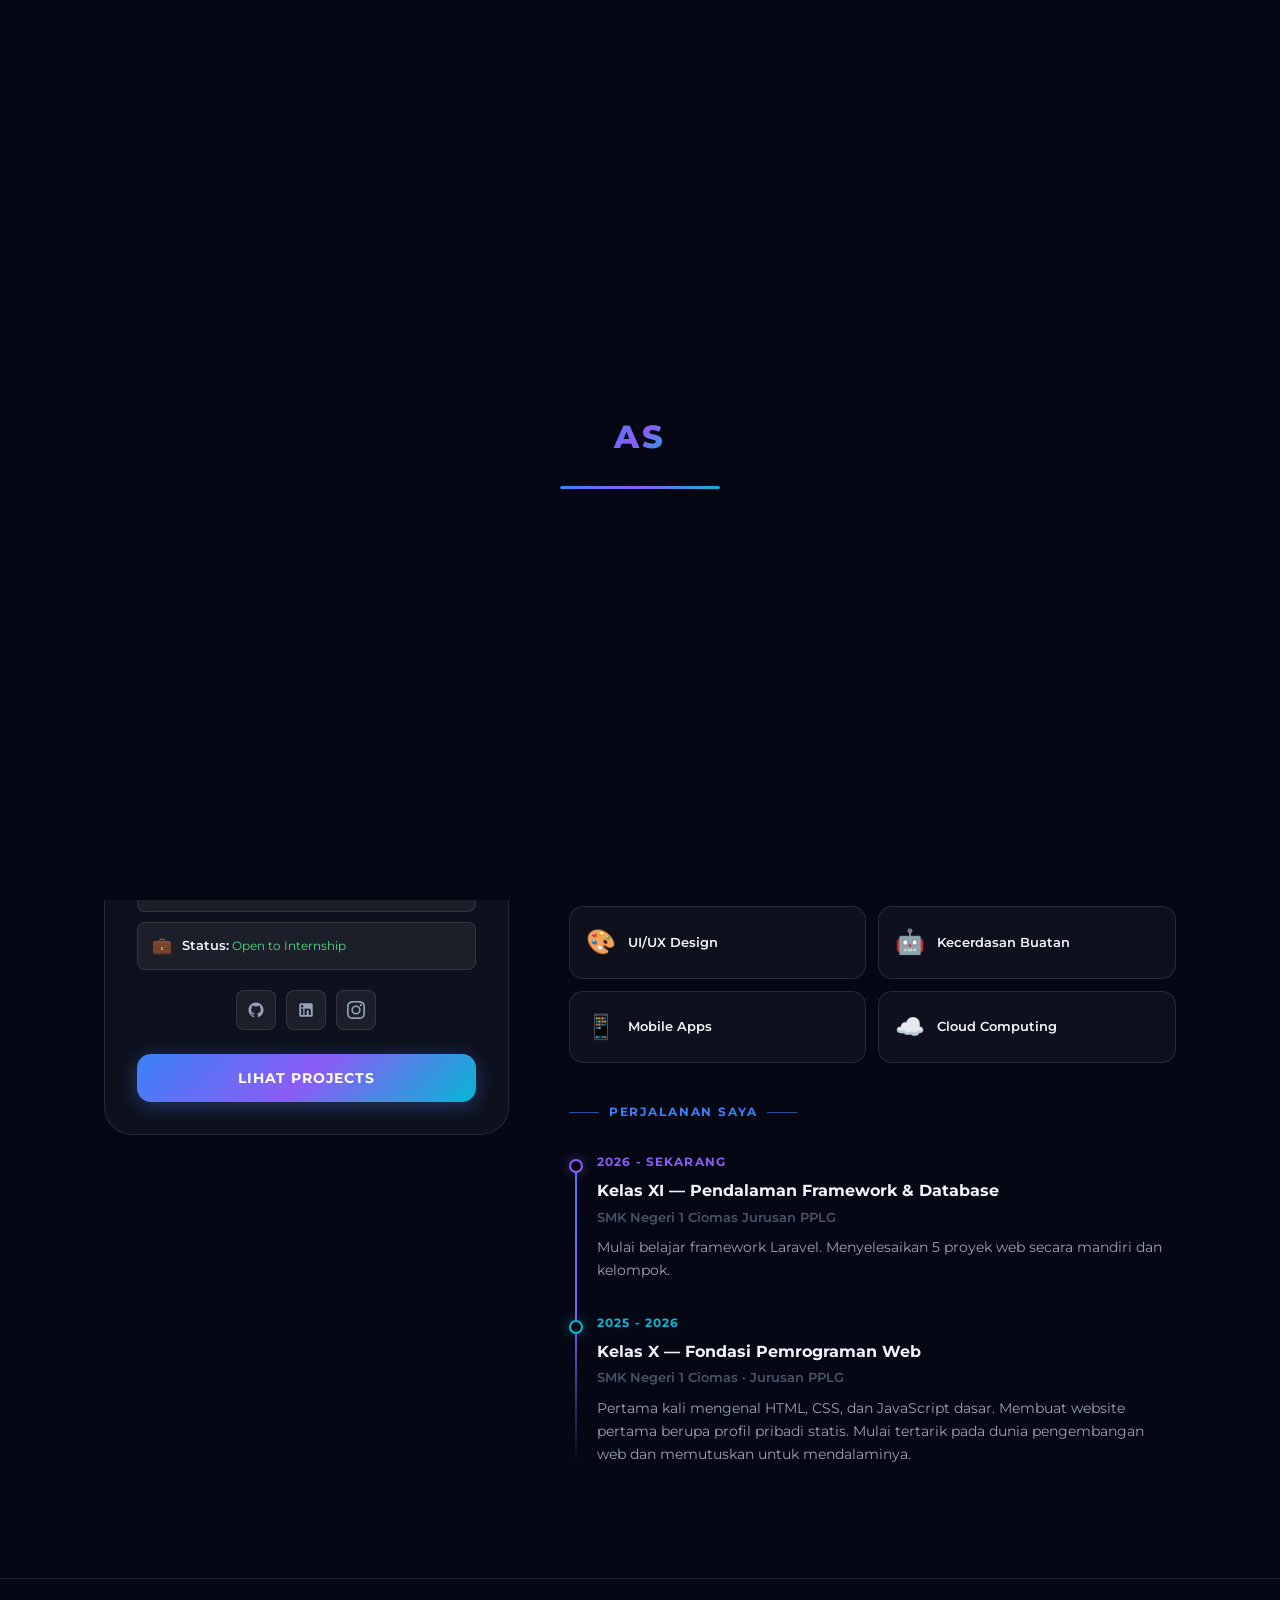
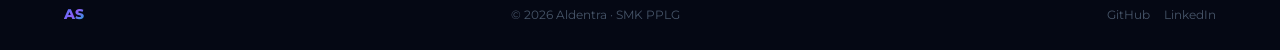
==== about.html @ 067c853c "first commit" ====
<!doctype html>
<html lang="id">

<head>
  <meta charset="UTF-8" />
  <meta name="viewport" content="width=device-width, initial-scale=1.0" />
  <title>About — Aldentra</title>
  <link rel="preconnect" href="https://fonts.googleapis.com" />
  <link href="https://fonts.googleapis.com/css2?family=Montserrat:wght@300;400;500;600;700;800;900&display=swap"
    rel="stylesheet" />
  <link rel="stylesheet" href="css/global.css" />
  <link rel="stylesheet" href="css/about.css" />
</head>

<body>
  <!-- Loading Screen -->
  <div id="loading-screen">
    <div class="loader-logo">AS</div>
    <div class="loader-bar-wrap">
      <div class="loader-bar"></div>
    </div>
  </div>

  <!-- Navbar -->
  <nav>
    <a href="index.html" class="nav-logo">AS</a>
    <ul class="nav-links">
      <li><a href="index.html">Home</a></li>
      <li><a href="about.html">About</a></li>
      <li><a href="projects.html">Projects</a></li>
      <li><a href="skills.html">Skills</a></li>
      <li><a href="contact.html">Contact</a></li>
    </ul>
    <button class="hamburger" id="hamburger" aria-label="Menu">
      <span></span><span></span><span></span>
    </button>
  </nav>
  <div class="mobile-menu" id="mobile-menu">
    <a href="index.html">Home</a>
    <a href="about.html">About</a>
    <a href="projects.html">Projects</a>
    <a href="skills.html">Skills</a>
    <a href="contact.html">Contact</a>
  </div>

  <main class="page-main">
    <div class="about-main">
      <!-- Page Header -->
      <div class="page-header center reveal">
        <div class="section-eyebrow">Tentang Saya</div>
        <h1 class="section-title">Kenali <span>Lebih Jauh</span></h1>
        <p class="section-sub">
          Perjalanan saya dari siswa biasa menjadi developer yang bersemangat
          membangun solusi digital.
        </p>
      </div>

      <div class="about-grid">
        <!-- Sidebar Card -->
        <div class="reveal-left">
          <div class="about-photo-card">
            <div class="about-photo">
              <span>AS</span>
            </div>
            <div class="about-photo-name">Aldentra Supranatantra</div>
            <div class="about-photo-title">Web Developer · SMK PPLG</div>

            <div class="about-info-list">
              <div class="about-info-item">
                <span class="info-icon">🏫</span>
                <div>
                  <strong>SMK Negeri 1 Ciomas</strong><br />
                  <span>PPLG – Kelas XI</span>
                </div>
              </div>
              <div class="about-info-item">
                <span class="info-icon">📍</span>
                <div><strong>Bogor, Jawa Barat</strong></div>
              </div>
              <div class="about-info-item">
                <span class="info-icon">📧</span>
                <div>
                  <a href="mailto:supranatantra10@gmail.com">supranatantra10@gmail.com</a>
                </div>
              </div>
              <div class="about-info-item">
                <span class="info-icon">🌐</span>
                <div><strong>Bahasa:</strong> Indonesia, Inggris (Dasar)</div>
              </div>
              <div class="about-info-item">
                <span class="info-icon">💼</span>
                <div>
                  <strong>Status:</strong>
                  <span class="status-open">Open to Internship</span>
                </div>
              </div>
            </div>

            <div class="about-socials">
              <a href="https://github.com/Aldentra-S" target="_blank" class="social-btn" title="GitHub">
                <svg width="18" height="18" viewBox="0 0 24 24" fill="currentColor">
                  <path
                    d="M12 2C6.477 2 2 6.484 2 12.017c0 4.425 2.865 8.18 6.839 9.504.5.092.682-.217.682-.483 0-.237-.008-.868-.013-1.703-2.782.605-3.369-1.343-3.369-1.343-.454-1.158-1.11-1.466-1.11-1.466-.908-.62.069-.608.069-.608 1.003.07 1.531 1.032 1.531 1.032.892 1.53 2.341 1.088 2.91.832.092-.647.35-1.088.636-1.338-2.22-.253-4.555-1.113-4.555-4.951 0-1.093.39-1.988 1.029-2.688-.103-.253-.446-1.272.098-2.65 0 0 .84-.27 2.75 1.026A9.564 9.564 0 0112 6.844c.85.004 1.705.115 2.504.337 1.909-1.296 2.747-1.027 2.747-1.027.546 1.379.202 2.398.1 2.651.64.7 1.028 1.595 1.028 2.688 0 3.848-2.339 4.695-4.566 4.943.359.309.678.92.678 1.855 0 1.338-.012 2.419-.012 2.747 0 .268.18.58.688.482A10.019 10.019 0 0022 12.017C22 6.484 17.522 2 12 2z" />
                </svg>
              </a>
              <a href="https://www.linkedin.com/in/aldentra-supranatantra-3467963a5" target="_blank" class="social-btn"
                title="LinkedIn">
                <svg width="18" height="18" viewBox="0 0 24 24" fill="currentColor">
                  <path
                    d="M19 3a2 2 0 012 2v14a2 2 0 01-2 2H5a2 2 0 01-2-2V5a2 2 0 012-2h14m-.5 15.5v-5.3a3.26 3.26 0 00-3.26-3.26c-.85 0-1.84.52-2.32 1.3v-1.11h-2.79v8.37h2.79v-4.93c0-.77.62-1.4 1.39-1.4a1.4 1.4 0 011.4 1.4v4.93h2.79M6.88 8.56a1.68 1.68 0 001.68-1.68c0-.93-.75-1.69-1.68-1.69a1.69 1.69 0 00-1.69 1.69c0 .93.76 1.68 1.69 1.68m1.39 9.94v-8.37H5.5v8.37h2.77z" />
                </svg>
              </a>
              <a href="https://www.instagram.com/dentra_01?igsh=MTdkcHl0YzF3dnZuOA==" target="_blank" class="social-btn"
                title="Instagram">
                <svg width="18" height="18" viewBox="0 0 24 24" fill="currentColor">
                  <path
                    d="M12 2.163c3.204 0 3.584.012 4.85.07 3.252.148 4.771 1.691 4.919 4.919.058 1.265.069 1.645.069 4.849 0 3.205-.012 3.584-.069 4.849-.149 3.225-1.664 4.771-4.919 4.919-1.266.058-1.644.07-4.85.07-3.204 0-3.584-.012-4.849-.07-3.26-.149-4.771-1.699-4.919-4.92-.058-1.265-.07-1.644-.07-4.849 0-3.204.013-3.583.07-4.849.149-3.227 1.664-4.771 4.919-4.919 1.266-.057 1.645-.069 4.849-.069zM12 0C8.741 0 8.333.014 7.053.072 2.695.272.273 2.69.073 7.052.014 8.333 0 8.741 0 12c0 3.259.014 3.668.072 4.948.2 4.358 2.618 6.78 6.98 6.98C8.333 23.986 8.741 24 12 24c3.259 0 3.668-.014 4.948-.072 4.354-.2 6.782-2.618 6.979-6.98.059-1.28.073-1.689.073-4.948 0-3.259-.014-3.667-.072-4.947-.196-4.354-2.617-6.78-6.979-6.98C15.668.014 15.259 0 12 0zm0 5.838a6.162 6.162 0 100 12.324 6.162 6.162 0 000-12.324zM12 16a4 4 0 110-8 4 4 0 010 8zm6.406-11.845a1.44 1.44 0 100 2.881 1.44 1.44 0 000-2.881z" />
                </svg>
              </a>
            </div>

            <div class="about-photo-card-action">
              <a href="projects.html" class="btn btn-primary">Lihat Projects</a>
            </div>
          </div>
        </div>

        <!-- Main Content -->
        <div class="about-content reveal-right">
          <!-- Bio -->
          <div class="section-eyebrow">Profil Saya</div>
          <h2 class="section-title">
            Passionate <span>Developer</span> dari Bogor
          </h2>
          <div class="about-bio">
            <p>
              Halo! Saya Aldentra Supranatantra, seorang siswa SMK jurusan Pengembangan
              Perangkat Lunak dan Gim (PPLG) yang memiliki ketertarikan besar
              di dunia pengembangan web dan aplikasi. Perjalanan saya di dunia
              pemrograman dimulai sejak kelas X ketika pertama kali mengenal
              HTML dan CSS.
            </p>
            <p>
              Seiring berjalannya waktu, saya semakin dalam menyelami
              JavaScript, PHP, hingga framework modern seperti React dan
              Node.js. Setiap baris kode yang saya tulis adalah bagian dari
              perjalanan belajar yang tidak pernah berhenti. Saya percaya
              bahwa teknologi adalah alat yang paling powerful untuk
              memecahkan masalah nyata di masyarakat.
            </p>
          </div>

          <!-- Interests -->
          <div class="section-eyebrow">Minat & Ketertarikan</div>
          <div class="about-interests">
            <div class="interest-card">
              <span class="interest-icon">🌐</span>
              <span class="interest-text">Web Development</span>
            </div>
            <div class="interest-card">
              <span class="interest-icon">🎮</span>
              <span class="interest-text">Game Development</span>
            </div>
            <div class="interest-card">
              <span class="interest-icon">🎨</span>
              <span class="interest-text">UI/UX Design</span>
            </div>
            <div class="interest-card">
              <span class="interest-icon">🤖</span>
              <span class="interest-text">Kecerdasan Buatan</span>
            </div>
            <div class="interest-card">
              <span class="interest-icon">📱</span>
              <span class="interest-text">Mobile Apps</span>
            </div>
            <div class="interest-card">
              <span class="interest-icon">☁️</span>
              <span class="interest-text">Cloud Computing</span>
            </div>
          </div>

          <!-- Timeline -->
          <div class="section-eyebrow">Perjalanan Saya</div>
          <div class="timeline">
            <div class="timeline-item purple">
              <div class="timeline-dot"></div>
              <div class="timeline-date">2026 - Sekarang</div>
              <div class="timeline-title">
                Kelas XI — Pendalaman Framework & Database
              </div>
              <div class="timeline-org">
                SMK Negeri 1 Ciomas Jurusan PPLG
              </div>
              <div class="timeline-desc">
                Mulai belajar framework Laravel. Menyelesaikan
                5 proyek web secara mandiri dan kelompok.
              </div>
            </div>

            <div class="timeline-item cyan">
              <div class="timeline-dot"></div>
              <div class="timeline-date">2025 - 2026</div>
              <div class="timeline-title">
                Kelas X — Fondasi Pemrograman Web
              </div>
              <div class="timeline-org">
                SMK Negeri 1 Ciomas · Jurusan PPLG
              </div>
              <div class="timeline-desc">
                Pertama kali mengenal HTML, CSS, dan JavaScript dasar. Membuat
                website pertama berupa profil pribadi statis. Mulai tertarik
                pada dunia pengembangan web dan memutuskan untuk mendalaminya.
              </div>
            </div>
          </div>
        </div>
      </div>
    </div>
  </main>

  <!-- Footer -->
  <footer>
    <div class="footer-logo">AS</div>
    <p>&copy; 2026 Aldentra · SMK PPLG</p>
    <div class="footer-socials">
      <a href="https://github.com/Aldentra-S" target="_blank">GitHub</a>
      <a href="https://www.linkedin.com/in/aldentra-supranatantra-3467963a5 " target="_blank">LinkedIn</a>
    </div>
  </footer>

  <!-- Back to Top -->
  <button id="back-to-top" title="Kembali ke atas">&#8679;</button>
  <script src="js/script.js"></script>
</body>

</html>
---- css/global.css ----
@import url('https://fonts.googleapis.com/css2?family=Montserrat:ital,wght@0,300;0,400;0,500;0,600;0,700;0,800;0,900;1,400&display=swap');

/* ===========================
   DESIGN TOKENS
=========================== */
:root {
  --bg-primary: #050814;
  --bg-secondary: #0a0f1e;
  --bg-card: rgba(255, 255, 255, 0.04);
  --bg-glass: rgba(255, 255, 255, 0.06);
  --border-glass: rgba(255, 255, 255, 0.1);

  --accent-blue: #3b82f6;
  --accent-cyan: #06b6d4;
  --accent-purple: #8b5cf6;
  --accent-glow: rgba(59, 130, 246, 0.35);
  --accent-purple-glow: rgba(139, 92, 246, 0.25);

  --text-primary: #f1f5f9;
  --text-secondary: #94a3b8;
  --text-muted: #475569;

  --gradient-primary: linear-gradient(
    135deg,
    #3b82f6 0%,
    #8b5cf6 50%,
    #06b6d4 100%
  );
  --gradient-card: linear-gradient(
    135deg,
    rgba(59, 130, 246, 0.12) 0%,
    rgba(139, 92, 246, 0.08) 100%
  );
  --gradient-hero: radial-gradient(
    ellipse 80% 60% at 50% -10%,
    rgba(59, 130, 246, 0.25) 0%,
    transparent 70%
  );

  --radius-sm: 8px;
  --radius-md: 14px;
  --radius-lg: 20px;
  --radius-xl: 28px;

  --shadow-card:
    0 4px 32px rgba(0, 0, 0, 0.4), 0 1px 0 rgba(255, 255, 255, 0.06) inset;
  --shadow-glow: 0 0 40px rgba(59, 130, 246, 0.2);
  --transition: all 0.3s cubic-bezier(0.4, 0, 0.2, 1);

  --font: 'Montserrat', sans-serif;
}

/* ===========================
   RESET & BASE
=========================== */
*,
*::before,
*::after {
  box-sizing: border-box;
  margin: 0;
  padding: 0;
}
html {
  scroll-behavior: smooth;
}
body {
  font-family: var(--font);
  background: var(--bg-primary);
  color: var(--text-primary);
  min-height: 100vh;
  line-height: 1.6;
  overflow-x: hidden;
}

a {
  text-decoration: none;
  color: inherit;
}
img {
  max-width: 100%;
  display: block;
}
ul {
  list-style: none;
}
button,
input,
textarea,
select {
  font-family: var(--font);
}

/* ===========================
   LOADING SCREEN
=========================== */
#loading-screen {
  position: fixed;
  inset: 0;
  background: var(--bg-primary);
  display: flex;
  align-items: center;
  justify-content: center;
  flex-direction: column;
  z-index: 9999;
  transition:
    opacity 0.6s ease,
    visibility 0.6s ease;
}
#loading-screen.hidden {
  opacity: 0;
  visibility: hidden;
  pointer-events: none;
}
.loader-logo {
  font-size: 2rem;
  font-weight: 800;
  letter-spacing: 0.1em;
  background: var(--gradient-primary);
  -webkit-background-clip: text;
  background-clip: text;
  -webkit-text-fill-color: transparent;
  margin-bottom: 24px;
}
.loader-bar-wrap {
  width: 160px;
  height: 3px;
  background: rgba(255, 255, 255, 0.08);
  border-radius: 99px;
  overflow: hidden;
}
.loader-bar {
  height: 100%;
  width: 0%;
  background: var(--gradient-primary);
  border-radius: 99px;
  animation: loadBar 1.4s cubic-bezier(0.4, 0, 0.2, 1) forwards;
}
@keyframes loadBar {
  to {
    width: 100%;
  }
}

/* ===========================
   SCROLLBAR
=========================== */
::-webkit-scrollbar {
  width: 5px;
}
::-webkit-scrollbar-track {
  background: var(--bg-primary);
}
::-webkit-scrollbar-thumb {
  background: var(--accent-blue);
  border-radius: 99px;
}

/* ===========================
   NAVBAR
=========================== */
nav {
  position: fixed;
  top: 0;
  left: 0;
  right: 0;
  z-index: 100;
  padding: 0 5%;
  height: 68px;
  display: flex;
  align-items: center;
  justify-content: space-between;
  background: rgba(5, 8, 20, 0.75);
  backdrop-filter: blur(18px);
  border-bottom: 1px solid var(--border-glass);
  transition: var(--transition);
}
nav.scrolled {
  height: 60px;
  background: rgba(5, 8, 20, 0.92);
  box-shadow: 0 4px 30px rgba(0, 0, 0, 0.4);
}
.nav-logo {
  font-size: 1.35rem;
  font-weight: 800;
  letter-spacing: 0.04em;
  background: var(--gradient-primary);
  -webkit-background-clip: text;
  background-clip: text;
  -webkit-text-fill-color: transparent;
}
.nav-links {
  display: flex;
  gap: 6px;
  align-items: center;
}
.nav-links a {
  padding: 8px 16px;
  border-radius: var(--radius-sm);
  font-size: 0.85rem;
  font-weight: 600;
  letter-spacing: 0.04em;
  color: var(--text-secondary);
  transition: var(--transition);
  position: relative;
}
.nav-links a::after {
  content: '';
  position: absolute;
  bottom: 4px;
  left: 50%;
  transform: translateX(-50%);
  width: 0;
  height: 2px;
  background: var(--gradient-primary);
  border-radius: 99px;
  transition: var(--transition);
}
.nav-links a:hover,
.nav-links a.active {
  color: var(--text-primary);
  background: var(--bg-glass);
}
.nav-links a:hover::after,
.nav-links a.active::after {
  width: 60%;
}

.hamburger {
  display: none;
  flex-direction: column;
  gap: 5px;
  cursor: pointer;
  padding: 8px;
  border-radius: var(--radius-sm);
  background: transparent;
  border: none;
  transition: var(--transition);
}
.hamburger span {
  display: block;
  width: 22px;
  height: 2px;
  background: var(--text-primary);
  border-radius: 99px;
  transition: var(--transition);
}
.hamburger.open span:nth-child(1) {
  transform: translateY(7px) rotate(45deg);
}
.hamburger.open span:nth-child(2) {
  opacity: 0;
  transform: scaleX(0);
}
.hamburger.open span:nth-child(3) {
  transform: translateY(-7px) rotate(-45deg);
}

.mobile-menu {
  display: none;
  position: fixed;
  top: 68px;
  left: 0;
  right: 0;
  background: rgba(5, 8, 20, 0.97);
  backdrop-filter: blur(20px);
  border-bottom: 1px solid var(--border-glass);
  padding: 16px 5% 24px;
  z-index: 99;
  transform: translateY(-10px);
  opacity: 0;
  pointer-events: none;
  transition: var(--transition);
}
.mobile-menu.open {
  transform: translateY(0);
  opacity: 1;
  pointer-events: all;
}
.mobile-menu a {
  display: block;
  padding: 13px 16px;
  border-radius: var(--radius-sm);
  font-size: 0.95rem;
  font-weight: 600;
  color: var(--text-secondary);
  transition: var(--transition);
}
.mobile-menu a:hover,
.mobile-menu a.active {
  color: var(--text-primary);
  background: var(--bg-glass);
}

/* ===========================
   BUTTONS
=========================== */
.btn {
  display: inline-flex;
  align-items: center;
  gap: 8px;
  padding: 13px 28px;
  border-radius: var(--radius-md);
  font-size: 0.88rem;
  font-weight: 700;
  letter-spacing: 0.06em;
  cursor: pointer;
  border: none;
  transition: var(--transition);
  text-transform: uppercase;
}
.btn-primary {
  background: var(--gradient-primary);
  color: #fff;
  box-shadow: 0 4px 20px rgba(59, 130, 246, 0.35);
}
.btn-primary:hover {
  transform: translateY(-2px);
  box-shadow: 0 8px 32px rgba(59, 130, 246, 0.5);
}
.btn-outline {
  background: transparent;
  color: var(--text-primary);
  border: 1.5px solid var(--border-glass);
}
.btn-outline:hover {
  background: var(--bg-glass);
  border-color: var(--accent-blue);
  transform: translateY(-2px);
}
.btn-sm {
  padding: 9px 18px;
  font-size: 0.78rem;
}

/* ===========================
   SECTION BASE & HEADERS
=========================== */
.page-main {
  padding-top: 68px;
  min-height: 100vh;
}

.section-eyebrow {
  display: inline-flex;
  align-items: center;
  gap: 10px;
  font-size: 0.72rem;
  font-weight: 700;
  letter-spacing: 0.16em;
  text-transform: uppercase;
  color: var(--accent-blue);
  margin-bottom: 14px;
}
.section-eyebrow::before,
.section-eyebrow::after {
  content: '';
  display: block;
  height: 1px;
  width: 30px;
  background: var(--accent-blue);
  opacity: 0.6;
}
.section-title {
  font-size: clamp(2rem, 4vw, 3rem);
  font-weight: 800;
  line-height: 1.15;
  letter-spacing: -0.02em;
}
.section-title span {
  background: var(--gradient-primary);
  -webkit-background-clip: text;
  background-clip: text;
  -webkit-text-fill-color: transparent;
}
.section-sub {
  font-size: 1rem;
  color: var(--text-secondary);
  margin-top: 12px;
  max-width: 520px;
}

/* Subpage Header Helper Classes */
.page-header {
  margin-bottom: 48px;
}
.page-header.center {
  text-align: center;
  margin-bottom: 56px;
}
.page-header .section-sub {
  margin-top: 12px;
}
.page-header.center .section-sub {
  margin-left: auto;
  margin-right: auto;
}

/* ===========================
   GLASS CARD
=========================== */
.glass-card {
  background: var(--bg-card);
  border: 1px solid var(--border-glass);
  border-radius: var(--radius-lg);
  backdrop-filter: blur(14px);
  box-shadow: var(--shadow-card);
  transition: var(--transition);
}
.glass-card:hover {
  background: var(--bg-glass);
  border-color: rgba(59, 130, 246, 0.3);
  transform: translateY(-4px);
  box-shadow:
    var(--shadow-card),
    0 12px 40px rgba(59, 130, 246, 0.12);
}

/* ===========================
   BADGE / TAG
=========================== */
.badge {
  display: inline-flex;
  align-items: center;
  gap: 6px;
  padding: 5px 12px;
  border-radius: 99px;
  font-size: 0.72rem;
  font-weight: 700;
  letter-spacing: 0.06em;
  background: rgba(59, 130, 246, 0.12);
  color: var(--accent-blue);
  border: 1px solid rgba(59, 130, 246, 0.2);
}
.badge-purple {
  background: rgba(139, 92, 246, 0.12);
  color: var(--accent-purple);
  border-color: rgba(139, 92, 246, 0.2);
}
.badge-cyan {
  background: rgba(6, 182, 212, 0.12);
  color: var(--accent-cyan);
  border-color: rgba(6, 182, 212, 0.2);
}

/* ===========================
   BACK TO TOP
=========================== */
#back-to-top {
  position: fixed;
  bottom: 28px;
  right: 28px;
  width: 44px;
  height: 44px;
  border-radius: 50%;
  background: var(--gradient-primary);
  color: #fff;
  border: none;
  cursor: pointer;
  font-size: 1.1rem;
  display: flex;
  align-items: center;
  justify-content: center;
  box-shadow: 0 4px 20px rgba(59, 130, 246, 0.4);
  opacity: 0;
  transform: translateY(10px);
  pointer-events: none;
  transition: var(--transition);
  z-index: 90;
}
#back-to-top.visible {
  opacity: 1;
  transform: translateY(0);
  pointer-events: all;
}
#back-to-top:hover {
  transform: translateY(-3px);
  box-shadow: 0 8px 28px rgba(59, 130, 246, 0.5);
}

/* ===========================
   SCROLL REVEAL
=========================== */
.reveal {
  opacity: 0;
  transform: translateY(28px);
  transition:
    opacity 0.65s ease,
    transform 0.65s ease;
}
.reveal.visible {
  opacity: 1;
  transform: translateY(0);
}
.reveal-left {
  opacity: 0;
  transform: translateX(-28px);
  transition:
    opacity 0.65s ease,
    transform 0.65s ease;
}
.reveal-left.visible {
  opacity: 1;
  transform: translateX(0);
}
.reveal-right {
  opacity: 0;
  transform: translateX(28px);
  transition:
    opacity 0.65s ease,
    transform 0.65s ease;
}
.reveal-right.visible {
  opacity: 1;
  transform: translateX(0);
}

/* ===========================
   NOISE / GRAIN TEXTURE
=========================== */
body::before {
  content: '';
  position: fixed;
  inset: 0;
  pointer-events: none;
  z-index: 0;
  background-image: url("data:image/svg+xml,%3Csvg%20viewBox%3D%270%200%20256%20256%27%20xmlns%3D%27http%3A%2F%2Fwww.w3.org%2F2000%2Fsvg%27%3E%3Cfilter%20id%3D%27noise%27%3E%3CfeTurbulence%20type%3D%27fractalNoise%27%20baseFrequency%3D%270.9%27%20numOctaves%3D%274%27%20stitchTiles%3D%27stitch%27%2F%3E%3C%2Ffilter%3E%3Crect%20width%3D%27100%25%27%20height%3D%27100%25%27%20filter%3D%27url%28%23noise%29%27%20opacity%3D%270.04%27%2F%3E%3C%2Fsvg%3E");
  opacity: 0.5;
}

/* ===========================
   GRID BG DOTS
=========================== */
.dot-bg {
  position: absolute;
  inset: 0;
  pointer-events: none;
  z-index: 0;
  background-image: radial-gradient(
    circle,
    rgba(255, 255, 255, 0.06) 1px,
    transparent 1px
  );
  background-size: 28px 28px;
}

/* ===========================
   FOOTER
=========================== */
footer {
  border-top: 1px solid var(--border-glass);
  padding: 24px 5%;
  display: flex;
  align-items: center;
  justify-content: space-between;
  flex-wrap: wrap;
  gap: 12px;
  font-size: 0.78rem;
  color: var(--text-muted);
}
footer .footer-logo {
  font-weight: 800;
  font-size: 0.9rem;
  background: var(--gradient-primary);
  -webkit-background-clip: text;
  background-clip: text;
  -webkit-text-fill-color: transparent;
}
footer .footer-socials {
  display: flex;
  gap: 14px;
}
footer a {
  color: var(--text-muted);
  transition: var(--transition);
}
footer a:hover {
  color: var(--accent-blue);
}

/* ===========================
   RESPONSIVE
=========================== */
@media (max-width: 768px) {
  .nav-links {
    display: none;
  }
  .hamburger {
    display: flex;
  }
  .mobile-menu {
    display: block;
  }
  footer {
    flex-direction: column;
    text-align: center;
  }
}
---- css/about.css ----
/* ===========================
   ABOUT PAGE
=========================== */
.about-main {
  padding: 80px 5%;
  max-width: 1200px;
  margin: auto;
}
.about-grid {
  display: grid;
  grid-template-columns: 1fr 1.5fr;
  gap: 60px;
  align-items: start;
}

/* Sidebar Card */
.about-photo-card {
  background: var(--bg-card);
  border: 1px solid var(--border-glass);
  border-radius: var(--radius-xl);
  overflow: hidden;
  padding: 32px;
  text-align: center;
  position: sticky;
  top: 90px;
}
.about-photo {
  width: 180px;
  height: 180px;
  border-radius: 50%;
  margin: 0 auto 20px;
  background: var(--gradient-card);
  border: 2px solid var(--border-glass);
  display: flex;
  align-items: center;
  justify-content: center;
  font-size: 4rem;
  overflow: hidden;
}
.about-photo img {
  width: 100%;
  height: 100%;
  object-fit: cover;
}
.about-photo-name {
  font-size: 1.2rem;
  font-weight: 800;
  margin-bottom: 4px;
}
.about-photo-title {
  font-size: 0.8rem;
  color: var(--accent-blue);
  font-weight: 600;
  letter-spacing: 0.06em;
}

/* Info List */
.about-info-list {
  margin-top: 24px;
  display: flex;
  flex-direction: column;
  gap: 10px;
}
.about-info-item {
  display: flex;
  align-items: center;
  gap: 10px;
  font-size: 0.82rem;
  color: var(--text-secondary);
  padding: 10px 14px;
  border-radius: var(--radius-sm);
  background: var(--bg-glass);
  border: 1px solid var(--border-glass);
}
.about-info-item .info-icon {
  font-size: 1rem;
  flex-shrink: 0;
}
.about-info-item strong {
  color: var(--text-primary);
  font-weight: 600;
}
.about-info-item span {
  font-size: 0.75rem;
  color: var(--text-secondary);
}
.about-info-item a {
  color: var(--accent-blue);
  transition: var(--transition);
}
.about-info-item a:hover {
  color: var(--accent-cyan);
}

.status-open {
  color: #4ade80;
}
.about-info-item .status-open {
  color: #4ade80;
}

/* Photo Card Action Button Container */
.about-photo-card-action {
  margin-top: 24px;
}
.about-photo-card-action .btn {
  width: 100%;
  justify-content: center;
}

/* Social Buttons */
.about-socials {
  display: flex;
  gap: 10px;
  justify-content: center;
  margin-top: 20px;
}
.social-btn {
  width: 40px;
  height: 40px;
  border-radius: var(--radius-sm);
  background: var(--bg-glass);
  border: 1px solid var(--border-glass);
  display: flex;
  align-items: center;
  justify-content: center;
  font-size: 1rem;
  color: var(--text-secondary);
  transition: var(--transition);
  cursor: pointer;
}
.social-btn:hover {
  background: rgba(59, 130, 246, 0.15);
  border-color: var(--accent-blue);
  color: var(--accent-blue);
  transform: translateY(-2px);
}

/* Bio */
.about-content .section-title {
  font-size: 1.6rem;
  margin-bottom: 20px;
}
.about-content .section-eyebrow {
  margin-bottom: 12px;
}
.about-content .about-bio + .section-eyebrow {
  margin-top: 32px; /* Margin-top for Interests Eyebrow */
}
.about-content .about-interests + .section-eyebrow {
  margin-top: 40px; /* Margin-top for Timeline Eyebrow */
}
.about-bio {
  font-size: 0.95rem;
  color: var(--text-secondary);
  line-height: 1.8;
  margin-bottom: 32px;
}
.about-bio p + p {
  margin-top: 14px;
}

/* Interests */
.about-interests {
  display: grid;
  grid-template-columns: repeat(2, 1fr);
  gap: 12px;
  margin-top: 16px;
}
.interest-card {
  padding: 16px;
  border-radius: var(--radius-md);
  background: var(--bg-card);
  border: 1px solid var(--border-glass);
  display: flex;
  align-items: center;
  gap: 12px;
  transition: var(--transition);
}
.interest-card:hover {
  background: var(--bg-glass);
  border-color: rgba(59, 130, 246, 0.3);
  transform: translateY(-2px);
}
.interest-icon {
  font-size: 1.5rem;
}
.interest-text {
  font-size: 0.82rem;
  font-weight: 600;
}

/* Timeline */
.timeline {
  position: relative;
  padding-left: 28px;
  margin-top: 20px;
}
.timeline::before {
  content: '';
  position: absolute;
  left: 6px;
  top: 6px;
  bottom: 0;
  width: 2px;
  background: linear-gradient(
    to bottom,
    var(--accent-blue),
    var(--accent-purple),
    transparent
  );
  border-radius: 99px;
}
.timeline-item {
  position: relative;
  margin-bottom: 32px;
}
.timeline-dot {
  position: absolute;
  left: -28px;
  top: 6px;
  width: 14px;
  height: 14px;
  border-radius: 50%;
  background: var(--bg-primary);
  border: 2.5px solid var(--accent-blue);
  box-shadow: 0 0 12px rgba(59, 130, 246, 0.4);
}
.timeline-item.purple .timeline-dot {
  border-color: var(--accent-purple);
  box-shadow: 0 0 12px rgba(139, 92, 246, 0.4);
}
.timeline-item.cyan .timeline-dot {
  border-color: var(--accent-cyan);
  box-shadow: 0 0 12px rgba(6, 182, 212, 0.4);
}
.timeline-date {
  font-size: 0.72rem;
  font-weight: 700;
  letter-spacing: 0.1em;
  text-transform: uppercase;
  color: var(--accent-blue);
  margin-bottom: 6px;
}
.timeline-item.purple .timeline-date {
  color: var(--accent-purple);
}
.timeline-item.cyan .timeline-date {
  color: var(--accent-cyan);
}
.timeline-title {
  font-size: 1rem;
  font-weight: 700;
  margin-bottom: 4px;
}
.timeline-org {
  font-size: 0.8rem;
  font-weight: 600;
  color: var(--text-muted);
  margin-bottom: 8px;
}
.timeline-desc {
  font-size: 0.85rem;
  color: var(--text-secondary);
  line-height: 1.7;
}

/* ===========================
   RESPONSIVE ABOUT
=========================== */
@media (max-width: 900px) {
  .about-grid {
    grid-template-columns: 1fr;
  }
  .about-photo-card {
    position: static;
  }
  .about-interests {
    grid-template-columns: repeat(2, 1fr);
  }
}
@media (max-width: 480px) {
  .about-interests {
    grid-template-columns: 1fr;
  }
}
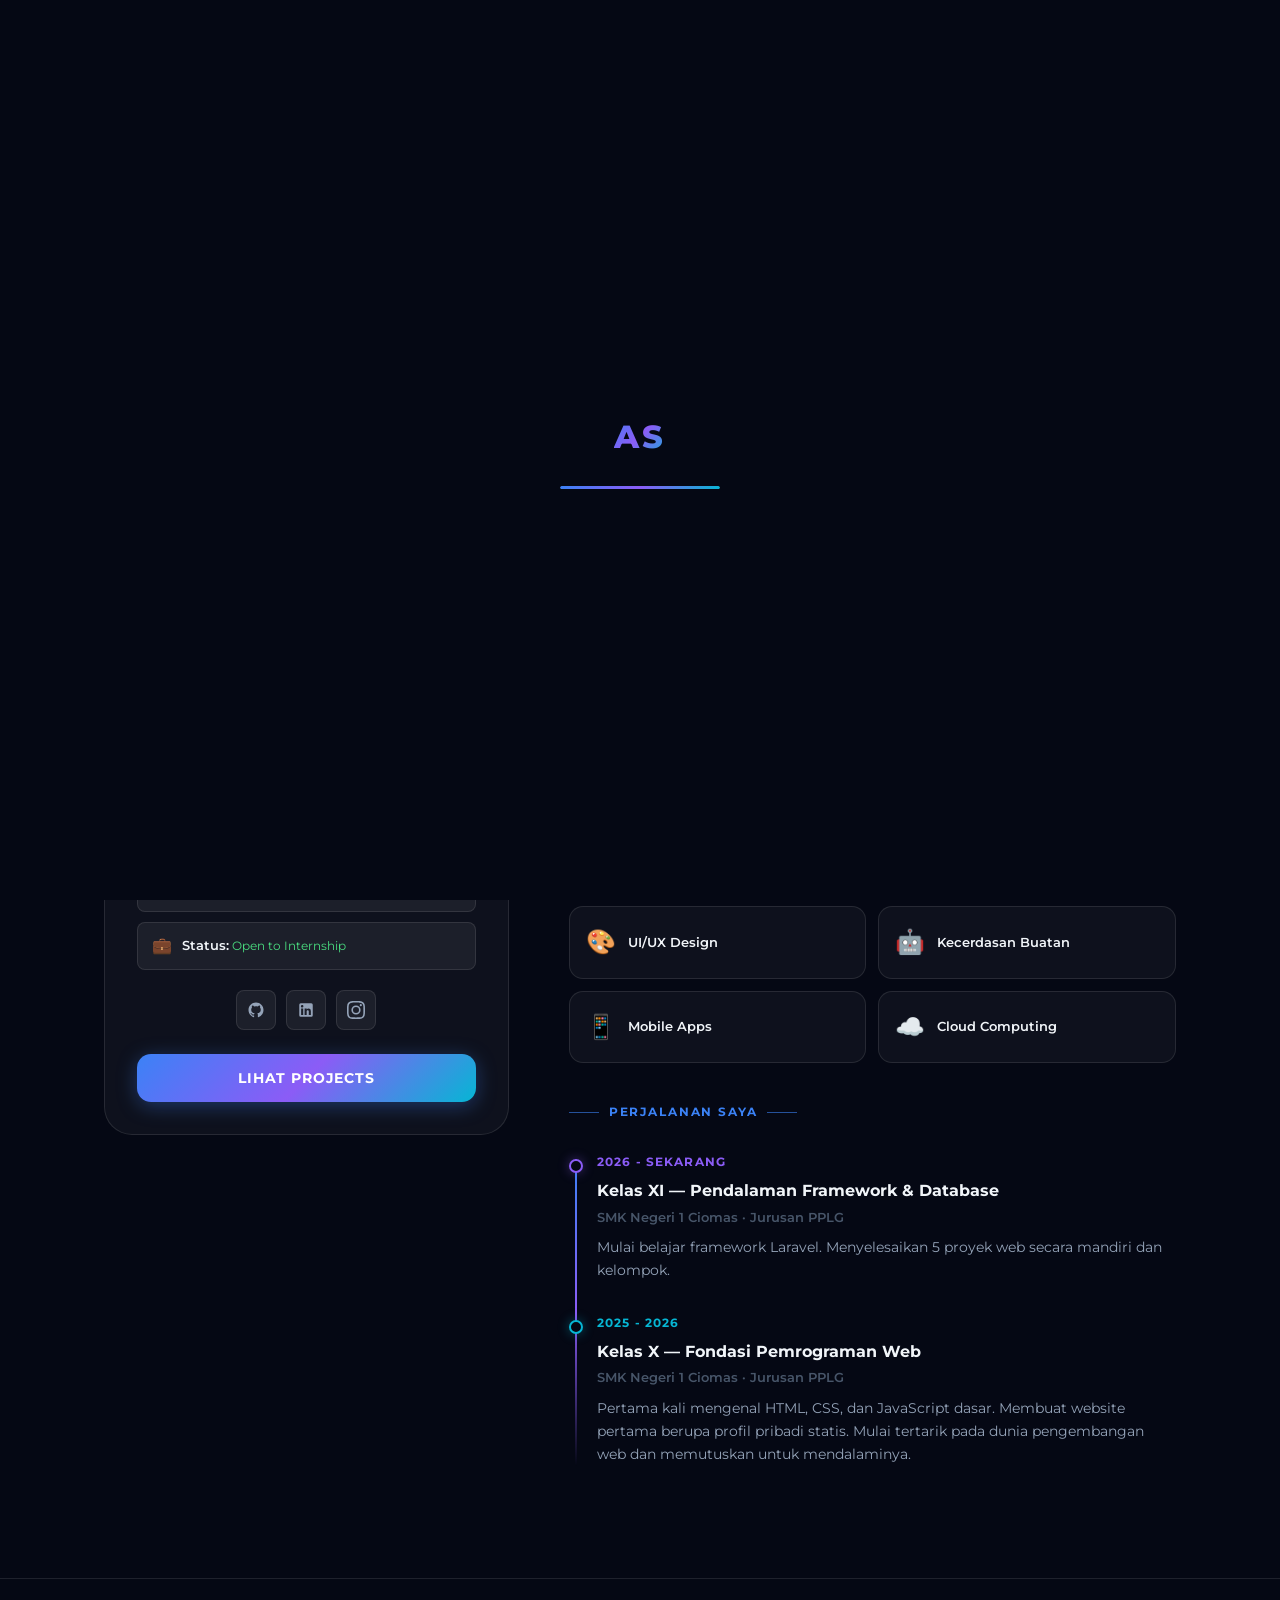
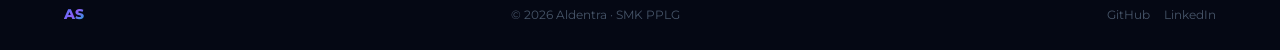
==== commit 953a1e36: "update about.html" ====
--- a/about.html
+++ b/about.html
@@ -1,236 +1,275 @@
 <!doctype html>
 <html lang="id">
-
-<head>
-  <meta charset="UTF-8" />
-  <meta name="viewport" content="width=device-width, initial-scale=1.0" />
-  <title>About — Aldentra</title>
-  <link rel="preconnect" href="https://fonts.googleapis.com" />
-  <link href="https://fonts.googleapis.com/css2?family=Montserrat:wght@300;400;500;600;700;800;900&display=swap"
-    rel="stylesheet" />
-  <link rel="stylesheet" href="css/global.css" />
-  <link rel="stylesheet" href="css/about.css" />
-</head>
-
-<body>
-  <!-- Loading Screen -->
-  <div id="loading-screen">
-    <div class="loader-logo">AS</div>
-    <div class="loader-bar-wrap">
-      <div class="loader-bar"></div>
+  <head>
+    <meta charset="UTF-8" />
+    <meta name="viewport" content="width=device-width, initial-scale=1.0" />
+    <title>About — Aldentra</title>
+    <link rel="preconnect" href="https://fonts.googleapis.com" />
+    <link
+      href="https://fonts.googleapis.com/css2?family=Montserrat:wght@300;400;500;600;700;800;900&display=swap"
+      rel="stylesheet"
+    />
+    <link rel="stylesheet" href="css/global.css" />
+    <link rel="stylesheet" href="css/about.css" />
+  </head>
+
+  <body>
+    <!-- Loading Screen -->
+    <div id="loading-screen">
+      <div class="loader-logo">AS</div>
+      <div class="loader-bar-wrap">
+        <div class="loader-bar"></div>
+      </div>
     </div>
-  </div>
-
-  <!-- Navbar -->
-  <nav>
-    <a href="index.html" class="nav-logo">AS</a>
-    <ul class="nav-links">
-      <li><a href="index.html">Home</a></li>
-      <li><a href="about.html">About</a></li>
-      <li><a href="projects.html">Projects</a></li>
-      <li><a href="skills.html">Skills</a></li>
-      <li><a href="contact.html">Contact</a></li>
-    </ul>
-    <button class="hamburger" id="hamburger" aria-label="Menu">
-      <span></span><span></span><span></span>
-    </button>
-  </nav>
-  <div class="mobile-menu" id="mobile-menu">
-    <a href="index.html">Home</a>
-    <a href="about.html">About</a>
-    <a href="projects.html">Projects</a>
-    <a href="skills.html">Skills</a>
-    <a href="contact.html">Contact</a>
-  </div>
-
-  <main class="page-main">
-    <div class="about-main">
-      <!-- Page Header -->
-      <div class="page-header center reveal">
-        <div class="section-eyebrow">Tentang Saya</div>
-        <h1 class="section-title">Kenali <span>Lebih Jauh</span></h1>
-        <p class="section-sub">
-          Perjalanan saya dari siswa biasa menjadi developer yang bersemangat
-          membangun solusi digital.
-        </p>
-      </div>
-
-      <div class="about-grid">
-        <!-- Sidebar Card -->
-        <div class="reveal-left">
-          <div class="about-photo-card">
-            <div class="about-photo">
-              <span>AS</span>
-            </div>
-            <div class="about-photo-name">Aldentra Supranatantra</div>
-            <div class="about-photo-title">Web Developer · SMK PPLG</div>
-
-            <div class="about-info-list">
-              <div class="about-info-item">
-                <span class="info-icon">🏫</span>
-                <div>
-                  <strong>SMK Negeri 1 Ciomas</strong><br />
-                  <span>PPLG – Kelas XI</span>
-                </div>
-              </div>
-              <div class="about-info-item">
-                <span class="info-icon">📍</span>
-                <div><strong>Bogor, Jawa Barat</strong></div>
-              </div>
-              <div class="about-info-item">
-                <span class="info-icon">📧</span>
-                <div>
-                  <a href="mailto:supranatantra10@gmail.com">supranatantra10@gmail.com</a>
-                </div>
-              </div>
-              <div class="about-info-item">
-                <span class="info-icon">🌐</span>
-                <div><strong>Bahasa:</strong> Indonesia, Inggris (Dasar)</div>
-              </div>
-              <div class="about-info-item">
-                <span class="info-icon">💼</span>
-                <div>
-                  <strong>Status:</strong>
-                  <span class="status-open">Open to Internship</span>
-                </div>
-              </div>
-            </div>
-
-            <div class="about-socials">
-              <a href="https://github.com/Aldentra-S" target="_blank" class="social-btn" title="GitHub">
-                <svg width="18" height="18" viewBox="0 0 24 24" fill="currentColor">
-                  <path
-                    d="M12 2C6.477 2 2 6.484 2 12.017c0 4.425 2.865 8.18 6.839 9.504.5.092.682-.217.682-.483 0-.237-.008-.868-.013-1.703-2.782.605-3.369-1.343-3.369-1.343-.454-1.158-1.11-1.466-1.11-1.466-.908-.62.069-.608.069-.608 1.003.07 1.531 1.032 1.531 1.032.892 1.53 2.341 1.088 2.91.832.092-.647.35-1.088.636-1.338-2.22-.253-4.555-1.113-4.555-4.951 0-1.093.39-1.988 1.029-2.688-.103-.253-.446-1.272.098-2.65 0 0 .84-.27 2.75 1.026A9.564 9.564 0 0112 6.844c.85.004 1.705.115 2.504.337 1.909-1.296 2.747-1.027 2.747-1.027.546 1.379.202 2.398.1 2.651.64.7 1.028 1.595 1.028 2.688 0 3.848-2.339 4.695-4.566 4.943.359.309.678.92.678 1.855 0 1.338-.012 2.419-.012 2.747 0 .268.18.58.688.482A10.019 10.019 0 0022 12.017C22 6.484 17.522 2 12 2z" />
-                </svg>
-              </a>
-              <a href="https://www.linkedin.com/in/aldentra-supranatantra-3467963a5" target="_blank" class="social-btn"
-                title="LinkedIn">
-                <svg width="18" height="18" viewBox="0 0 24 24" fill="currentColor">
-                  <path
-                    d="M19 3a2 2 0 012 2v14a2 2 0 01-2 2H5a2 2 0 01-2-2V5a2 2 0 012-2h14m-.5 15.5v-5.3a3.26 3.26 0 00-3.26-3.26c-.85 0-1.84.52-2.32 1.3v-1.11h-2.79v8.37h2.79v-4.93c0-.77.62-1.4 1.39-1.4a1.4 1.4 0 011.4 1.4v4.93h2.79M6.88 8.56a1.68 1.68 0 001.68-1.68c0-.93-.75-1.69-1.68-1.69a1.69 1.69 0 00-1.69 1.69c0 .93.76 1.68 1.69 1.68m1.39 9.94v-8.37H5.5v8.37h2.77z" />
-                </svg>
-              </a>
-              <a href="https://www.instagram.com/dentra_01?igsh=MTdkcHl0YzF3dnZuOA==" target="_blank" class="social-btn"
-                title="Instagram">
-                <svg width="18" height="18" viewBox="0 0 24 24" fill="currentColor">
-                  <path
-                    d="M12 2.163c3.204 0 3.584.012 4.85.07 3.252.148 4.771 1.691 4.919 4.919.058 1.265.069 1.645.069 4.849 0 3.205-.012 3.584-.069 4.849-.149 3.225-1.664 4.771-4.919 4.919-1.266.058-1.644.07-4.85.07-3.204 0-3.584-.012-4.849-.07-3.26-.149-4.771-1.699-4.919-4.92-.058-1.265-.07-1.644-.07-4.849 0-3.204.013-3.583.07-4.849.149-3.227 1.664-4.771 4.919-4.919 1.266-.057 1.645-.069 4.849-.069zM12 0C8.741 0 8.333.014 7.053.072 2.695.272.273 2.69.073 7.052.014 8.333 0 8.741 0 12c0 3.259.014 3.668.072 4.948.2 4.358 2.618 6.78 6.98 6.98C8.333 23.986 8.741 24 12 24c3.259 0 3.668-.014 4.948-.072 4.354-.2 6.782-2.618 6.979-6.98.059-1.28.073-1.689.073-4.948 0-3.259-.014-3.667-.072-4.947-.196-4.354-2.617-6.78-6.979-6.98C15.668.014 15.259 0 12 0zm0 5.838a6.162 6.162 0 100 12.324 6.162 6.162 0 000-12.324zM12 16a4 4 0 110-8 4 4 0 010 8zm6.406-11.845a1.44 1.44 0 100 2.881 1.44 1.44 0 000-2.881z" />
-                </svg>
-              </a>
-            </div>
-
-            <div class="about-photo-card-action">
-              <a href="projects.html" class="btn btn-primary">Lihat Projects</a>
+
+    <!-- Navbar -->
+    <nav>
+      <a href="index.html" class="nav-logo">AS</a>
+      <ul class="nav-links">
+        <li><a href="index.html">Home</a></li>
+        <li><a href="about.html">About</a></li>
+        <li><a href="projects.html">Projects</a></li>
+        <li><a href="skills.html">Skills</a></li>
+        <li><a href="contact.html">Contact</a></li>
+      </ul>
+      <button class="hamburger" id="hamburger" aria-label="Menu">
+        <span></span><span></span><span></span>
+      </button>
+    </nav>
+    <div class="mobile-menu" id="mobile-menu">
+      <a href="index.html">Home</a>
+      <a href="about.html">About</a>
+      <a href="projects.html">Projects</a>
+      <a href="skills.html">Skills</a>
+      <a href="contact.html">Contact</a>
+    </div>
+
+    <main class="page-main">
+      <div class="about-main">
+        <!-- Page Header -->
+        <div class="page-header center reveal">
+          <div class="section-eyebrow">Tentang Saya</div>
+          <h1 class="section-title">Kenali <span>Lebih Jauh</span></h1>
+          <p class="section-sub">
+            Perjalanan saya dari siswa biasa menjadi developer yang bersemangat
+            membangun solusi digital.
+          </p>
+        </div>
+
+        <div class="about-grid">
+          <!-- Sidebar Card -->
+          <div class="reveal-left">
+            <div class="about-photo-card">
+              <div class="about-photo">
+                <span>AS</span>
+              </div>
+              <div class="about-photo-name">Aldentra Supranatantra</div>
+              <div class="about-photo-title">Web Developer · SMK PPLG</div>
+
+              <div class="about-info-list">
+                <div class="about-info-item">
+                  <span class="info-icon">🏫</span>
+                  <div>
+                    <strong>SMK Negeri 1 Ciomas</strong><br />
+                    <span>PPLG – Kelas XI</span>
+                  </div>
+                </div>
+                <div class="about-info-item">
+                  <span class="info-icon">📍</span>
+                  <div><strong>Bogor, Jawa Barat</strong></div>
+                </div>
+                <div class="about-info-item">
+                  <span class="info-icon">📧</span>
+                  <div>
+                    <a href="mailto:supranatantra10@gmail.com"
+                      >supranatantra10@gmail.com</a
+                    >
+                  </div>
+                </div>
+                <div class="about-info-item">
+                  <span class="info-icon">🌐</span>
+                  <div><strong>Bahasa:</strong> Indonesia, Inggris (Dasar)</div>
+                </div>
+                <div class="about-info-item">
+                  <span class="info-icon">💼</span>
+                  <div>
+                    <strong>Status:</strong>
+                    <span class="status-open">Open to Internship</span>
+                  </div>
+                </div>
+              </div>
+
+              <div class="about-socials">
+                <a
+                  href="https://github.com/Aldentra-S"
+                  target="_blank"
+                  class="social-btn"
+                  title="GitHub"
+                >
+                  <svg
+                    width="18"
+                    height="18"
+                    viewBox="0 0 24 24"
+                    fill="currentColor"
+                  >
+                    <path
+                      d="M12 2C6.477 2 2 6.484 2 12.017c0 4.425 2.865 8.18 6.839 9.504.5.092.682-.217.682-.483 0-.237-.008-.868-.013-1.703-2.782.605-3.369-1.343-3.369-1.343-.454-1.158-1.11-1.466-1.11-1.466-.908-.62.069-.608.069-.608 1.003.07 1.531 1.032 1.531 1.032.892 1.53 2.341 1.088 2.91.832.092-.647.35-1.088.636-1.338-2.22-.253-4.555-1.113-4.555-4.951 0-1.093.39-1.988 1.029-2.688-.103-.253-.446-1.272.098-2.65 0 0 .84-.27 2.75 1.026A9.564 9.564 0 0112 6.844c.85.004 1.705.115 2.504.337 1.909-1.296 2.747-1.027 2.747-1.027.546 1.379.202 2.398.1 2.651.64.7 1.028 1.595 1.028 2.688 0 3.848-2.339 4.695-4.566 4.943.359.309.678.92.678 1.855 0 1.338-.012 2.419-.012 2.747 0 .268.18.58.688.482A10.019 10.019 0 0022 12.017C22 6.484 17.522 2 12 2z"
+                    />
+                  </svg>
+                </a>
+                <a
+                  href="https://www.linkedin.com/in/aldentra-supranatantra-3467963a5"
+                  target="_blank"
+                  class="social-btn"
+                  title="LinkedIn"
+                >
+                  <svg
+                    width="18"
+                    height="18"
+                    viewBox="0 0 24 24"
+                    fill="currentColor"
+                  >
+                    <path
+                      d="M19 3a2 2 0 012 2v14a2 2 0 01-2 2H5a2 2 0 01-2-2V5a2 2 0 012-2h14m-.5 15.5v-5.3a3.26 3.26 0 00-3.26-3.26c-.85 0-1.84.52-2.32 1.3v-1.11h-2.79v8.37h2.79v-4.93c0-.77.62-1.4 1.39-1.4a1.4 1.4 0 011.4 1.4v4.93h2.79M6.88 8.56a1.68 1.68 0 001.68-1.68c0-.93-.75-1.69-1.68-1.69a1.69 1.69 0 00-1.69 1.69c0 .93.76 1.68 1.69 1.68m1.39 9.94v-8.37H5.5v8.37h2.77z"
+                    />
+                  </svg>
+                </a>
+                <a
+                  href="https://www.instagram.com/dentra_01?igsh=MTdkcHl0YzF3dnZuOA=="
+                  target="_blank"
+                  class="social-btn"
+                  title="Instagram"
+                >
+                  <svg
+                    width="18"
+                    height="18"
+                    viewBox="0 0 24 24"
+                    fill="currentColor"
+                  >
+                    <path
+                      d="M12 2.163c3.204 0 3.584.012 4.85.07 3.252.148 4.771 1.691 4.919 4.919.058 1.265.069 1.645.069 4.849 0 3.205-.012 3.584-.069 4.849-.149 3.225-1.664 4.771-4.919 4.919-1.266.058-1.644.07-4.85.07-3.204 0-3.584-.012-4.849-.07-3.26-.149-4.771-1.699-4.919-4.92-.058-1.265-.07-1.644-.07-4.849 0-3.204.013-3.583.07-4.849.149-3.227 1.664-4.771 4.919-4.919 1.266-.057 1.645-.069 4.849-.069zM12 0C8.741 0 8.333.014 7.053.072 2.695.272.273 2.69.073 7.052.014 8.333 0 8.741 0 12c0 3.259.014 3.668.072 4.948.2 4.358 2.618 6.78 6.98 6.98C8.333 23.986 8.741 24 12 24c3.259 0 3.668-.014 4.948-.072 4.354-.2 6.782-2.618 6.979-6.98.059-1.28.073-1.689.073-4.948 0-3.259-.014-3.667-.072-4.947-.196-4.354-2.617-6.78-6.979-6.98C15.668.014 15.259 0 12 0zm0 5.838a6.162 6.162 0 100 12.324 6.162 6.162 0 000-12.324zM12 16a4 4 0 110-8 4 4 0 010 8zm6.406-11.845a1.44 1.44 0 100 2.881 1.44 1.44 0 000-2.881z"
+                    />
+                  </svg>
+                </a>
+              </div>
+
+              <div class="about-photo-card-action">
+                <a href="projects.html" class="btn btn-primary"
+                  >Lihat Projects</a
+                >
+              </div>
             </div>
           </div>
-        </div>
-
-        <!-- Main Content -->
-        <div class="about-content reveal-right">
-          <!-- Bio -->
-          <div class="section-eyebrow">Profil Saya</div>
-          <h2 class="section-title">
-            Passionate <span>Developer</span> dari Bogor
-          </h2>
-          <div class="about-bio">
-            <p>
-              Halo! Saya Aldentra Supranatantra, seorang siswa SMK jurusan Pengembangan
-              Perangkat Lunak dan Gim (PPLG) yang memiliki ketertarikan besar
-              di dunia pengembangan web dan aplikasi. Perjalanan saya di dunia
-              pemrograman dimulai sejak kelas X ketika pertama kali mengenal
-              HTML dan CSS.
-            </p>
-            <p>
-              Seiring berjalannya waktu, saya semakin dalam menyelami
-              JavaScript, PHP, hingga framework modern seperti React dan
-              Node.js. Setiap baris kode yang saya tulis adalah bagian dari
-              perjalanan belajar yang tidak pernah berhenti. Saya percaya
-              bahwa teknologi adalah alat yang paling powerful untuk
-              memecahkan masalah nyata di masyarakat.
-            </p>
-          </div>
-
-          <!-- Interests -->
-          <div class="section-eyebrow">Minat & Ketertarikan</div>
-          <div class="about-interests">
-            <div class="interest-card">
-              <span class="interest-icon">🌐</span>
-              <span class="interest-text">Web Development</span>
-            </div>
-            <div class="interest-card">
-              <span class="interest-icon">🎮</span>
-              <span class="interest-text">Game Development</span>
-            </div>
-            <div class="interest-card">
-              <span class="interest-icon">🎨</span>
-              <span class="interest-text">UI/UX Design</span>
-            </div>
-            <div class="interest-card">
-              <span class="interest-icon">🤖</span>
-              <span class="interest-text">Kecerdasan Buatan</span>
-            </div>
-            <div class="interest-card">
-              <span class="interest-icon">📱</span>
-              <span class="interest-text">Mobile Apps</span>
-            </div>
-            <div class="interest-card">
-              <span class="interest-icon">☁️</span>
-              <span class="interest-text">Cloud Computing</span>
-            </div>
-          </div>
-
-          <!-- Timeline -->
-          <div class="section-eyebrow">Perjalanan Saya</div>
-          <div class="timeline">
-            <div class="timeline-item purple">
-              <div class="timeline-dot"></div>
-              <div class="timeline-date">2026 - Sekarang</div>
-              <div class="timeline-title">
-                Kelas XI — Pendalaman Framework & Database
-              </div>
-              <div class="timeline-org">
-                SMK Negeri 1 Ciomas Jurusan PPLG
-              </div>
-              <div class="timeline-desc">
-                Mulai belajar framework Laravel. Menyelesaikan
-                5 proyek web secara mandiri dan kelompok.
-              </div>
-            </div>
-
-            <div class="timeline-item cyan">
-              <div class="timeline-dot"></div>
-              <div class="timeline-date">2025 - 2026</div>
-              <div class="timeline-title">
-                Kelas X — Fondasi Pemrograman Web
-              </div>
-              <div class="timeline-org">
-                SMK Negeri 1 Ciomas · Jurusan PPLG
-              </div>
-              <div class="timeline-desc">
-                Pertama kali mengenal HTML, CSS, dan JavaScript dasar. Membuat
-                website pertama berupa profil pribadi statis. Mulai tertarik
-                pada dunia pengembangan web dan memutuskan untuk mendalaminya.
+
+          <!-- Main Content -->
+          <div class="about-content reveal-right">
+            <!-- Bio -->
+            <div class="section-eyebrow">Profil Saya</div>
+            <h2 class="section-title">
+              Passionate <span>Developer</span> dari Bogor
+            </h2>
+            <div class="about-bio">
+              <p>
+                Halo! Saya Aldentra Supranatantra, seorang siswa SMK jurusan
+                Pengembangan Perangkat Lunak dan Gim (PPLG) yang memiliki
+                ketertarikan besar di dunia pengembangan web dan aplikasi.
+                Perjalanan saya di dunia pemrograman dimulai sejak kelas X
+                ketika pertama kali mengenal HTML dan CSS.
+              </p>
+              <p>
+                Seiring berjalannya waktu, saya semakin dalam menyelami
+                JavaScript, PHP, hingga framework modern seperti React dan
+                Node.js. Setiap baris kode yang saya tulis adalah bagian dari
+                perjalanan belajar yang tidak pernah berhenti. Saya percaya
+                bahwa teknologi adalah alat yang paling powerful untuk
+                memecahkan masalah nyata di masyarakat.
+              </p>
+            </div>
+
+            <!-- Interests -->
+            <div class="section-eyebrow">Minat & Ketertarikan</div>
+            <div class="about-interests">
+              <div class="interest-card">
+                <span class="interest-icon">🌐</span>
+                <span class="interest-text">Web Development</span>
+              </div>
+              <div class="interest-card">
+                <span class="interest-icon">🎮</span>
+                <span class="interest-text">Game Development</span>
+              </div>
+              <div class="interest-card">
+                <span class="interest-icon">🎨</span>
+                <span class="interest-text">UI/UX Design</span>
+              </div>
+              <div class="interest-card">
+                <span class="interest-icon">🤖</span>
+                <span class="interest-text">Kecerdasan Buatan</span>
+              </div>
+              <div class="interest-card">
+                <span class="interest-icon">📱</span>
+                <span class="interest-text">Mobile Apps</span>
+              </div>
+              <div class="interest-card">
+                <span class="interest-icon">☁️</span>
+                <span class="interest-text">Cloud Computing</span>
+              </div>
+            </div>
+
+            <!-- Timeline -->
+            <div class="section-eyebrow">Perjalanan Saya</div>
+            <div class="timeline">
+              <div class="timeline-item purple">
+                <div class="timeline-dot"></div>
+                <div class="timeline-date">2026 - Sekarang</div>
+                <div class="timeline-title">
+                  Kelas XI — Pendalaman Framework & Database
+                </div>
+                <div class="timeline-org">
+                  SMK Negeri 1 Ciomas · Jurusan PPLG
+                </div>
+                <div class="timeline-desc">
+                  Mulai belajar framework Laravel. Menyelesaikan 5 proyek web
+                  secara mandiri dan kelompok.
+                </div>
+              </div>
+
+              <div class="timeline-item cyan">
+                <div class="timeline-dot"></div>
+                <div class="timeline-date">2025 - 2026</div>
+                <div class="timeline-title">
+                  Kelas X — Fondasi Pemrograman Web
+                </div>
+                <div class="timeline-org">
+                  SMK Negeri 1 Ciomas · Jurusan PPLG
+                </div>
+                <div class="timeline-desc">
+                  Pertama kali mengenal HTML, CSS, dan JavaScript dasar. Membuat
+                  website pertama berupa profil pribadi statis. Mulai tertarik
+                  pada dunia pengembangan web dan memutuskan untuk mendalaminya.
+                </div>
               </div>
             </div>
           </div>
         </div>
       </div>
-    </div>
-  </main>
-
-  <!-- Footer -->
-  <footer>
-    <div class="footer-logo">AS</div>
-    <p>&copy; 2026 Aldentra · SMK PPLG</p>
-    <div class="footer-socials">
-      <a href="https://github.com/Aldentra-S" target="_blank">GitHub</a>
-      <a href="https://www.linkedin.com/in/aldentra-supranatantra-3467963a5 " target="_blank">LinkedIn</a>
-    </div>
-  </footer>
-
-  <!-- Back to Top -->
-  <button id="back-to-top" title="Kembali ke atas">&#8679;</button>
-  <script src="js/script.js"></script>
-</body>
-
-</html>+    </main>
+
+    <!-- Footer -->
+    <footer>
+      <div class="footer-logo">AS</div>
+      <p>&copy; 2026 Aldentra · SMK PPLG</p>
+      <div class="footer-socials">
+        <a href="https://github.com/Aldentra-S" target="_blank">GitHub</a>
+        <a
+          href="https://www.linkedin.com/in/aldentra-supranatantra-3467963a5 "
+          target="_blank"
+          >LinkedIn</a
+        >
+      </div>
+    </footer>
+
+    <!-- Back to Top -->
+    <button id="back-to-top" title="Kembali ke atas">&#8679;</button>
+    <script src="js/script.js"></script>
+  </body>
+</html>
